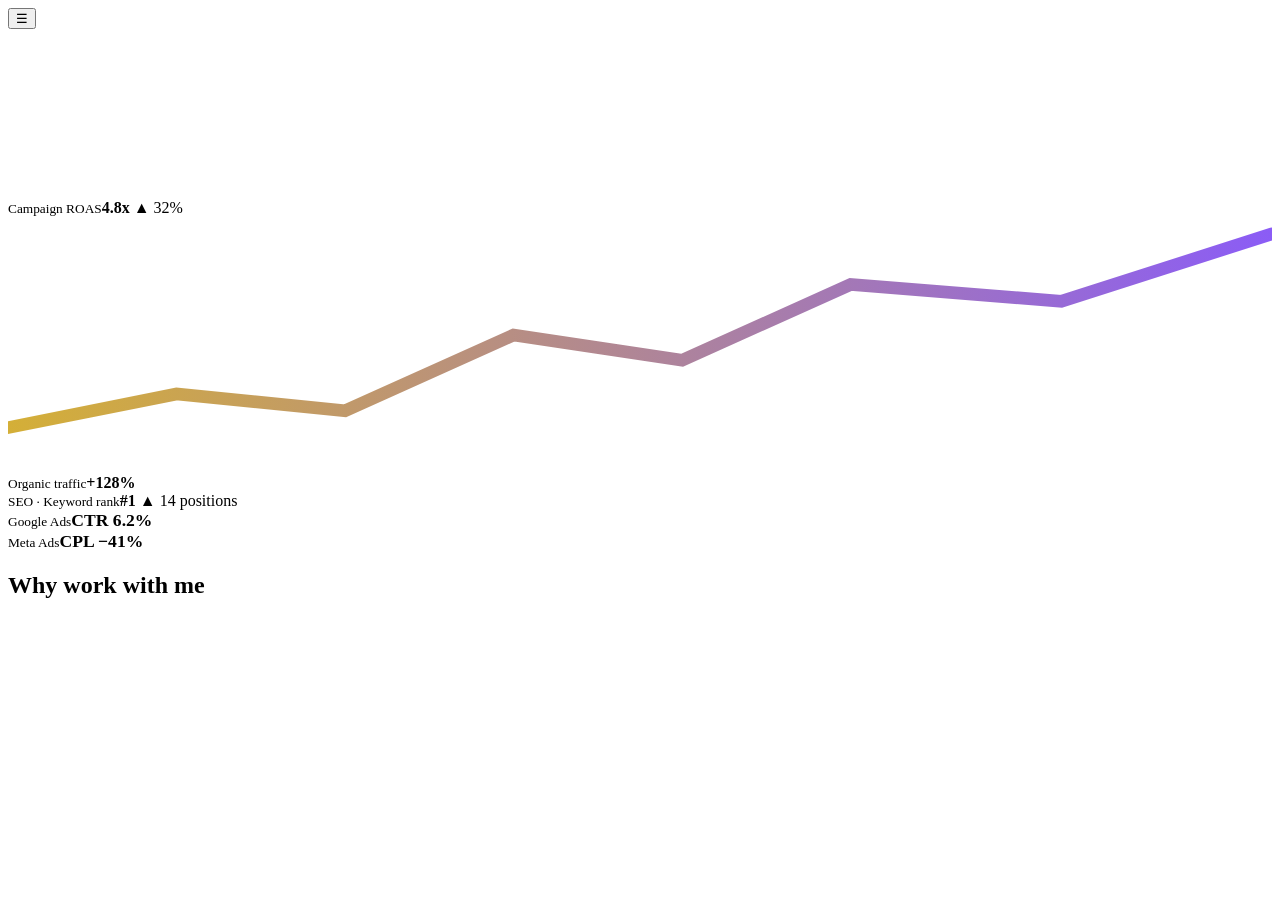
==== index.html @ d4adea1a "Add files via upload" ====
<!DOCTYPE html>
<html lang="en">
<head>
<meta charset="utf-8">
<meta name="viewport" content="width=device-width, initial-scale=1, viewport-fit=cover">
<title>Priyadharshini — Digital Marketer</title>
<meta name="description" content="Priyadharshini, a results-driven Digital Marketer specializing in Google Ads, Meta Ads, SEO and data-driven strategy.">
<link rel="preconnect" href="https://fonts.googleapis.com">
<link href="https://fonts.googleapis.com/css2?family=Bricolage+Grotesque:wght@500;700;800&family=Inter:wght@400;500;600&display=swap" rel="stylesheet">
<link rel="stylesheet" href="style.css">
</head>
<body>
<header id="hd"><div class="wrap"><nav aria-label="Main">
<a href="index.html" class="logo" id="logo"></a>
<button class="burger" id="bg" aria-label="Open menu" aria-expanded="false">☰</button>
<ul class="links" id="nv"></ul>
</nav></div></header>
<main>
<section id="home"><canvas id="fx" aria-hidden="true"></canvas><div class="glow g1"></div><div class="glow g2"></div>
<div class="wrap hero">
 <div class="load" id="heroTxt"></div>
 <div class="viz" aria-hidden="true">
  <div class="fc c1"><small>Campaign ROAS</small><b>4.8x</b> <span class="up">▲ 32%</span>
   <svg viewBox="0 0 300 60" preserveAspectRatio="none"><defs><linearGradient id="lg" x1="0" x2="1"><stop offset="0" stop-color="#d4af37"/><stop offset="1" stop-color="#8b5cf6"/></linearGradient></defs><polyline class="pl" fill="none" stroke="url(#lg)" stroke-width="3" stroke-linecap="round" points="0,50 40,42 80,46 120,28 160,34 200,16 250,20 300,4"/></svg></div>
  <div class="fc c2"><small>Organic traffic</small><b>+128%</b><div class="bars"><span style="height:30%"></span><span style="height:45%;animation-delay:.1s"></span><span style="height:40%;animation-delay:.2s"></span><span style="height:65%;animation-delay:.3s"></span><span style="height:80%;animation-delay:.4s"></span><span style="height:100%;animation-delay:.5s"></span></div></div>
  <div class="fc c3"><small>SEO · Keyword rank</small><b>#1</b> <span class="up">▲ 14 positions</span></div>
  <div class="fc c4"><small>Google Ads</small><b style="font-size:1.1rem">CTR 6.2%</b></div>
  <div class="fc c5"><small>Meta Ads</small><b style="font-size:1.1rem">CPL −41%</b></div>
 </div>
</div></section>
<section id="why"><div class="wrap"><div class="sh rv"><h2>Why work with me</h2></div><div class="grid4" id="wy"></div></div></section>
</main>
<footer><div class="wrap ft"><a href="index.html" class="logo" id="fLogo"></a><ul id="fn"></ul><div class="so" id="so"></div><p class="cp" id="cp"></p></div></footer>
<script src="site.js"></script>
</body>
</html>
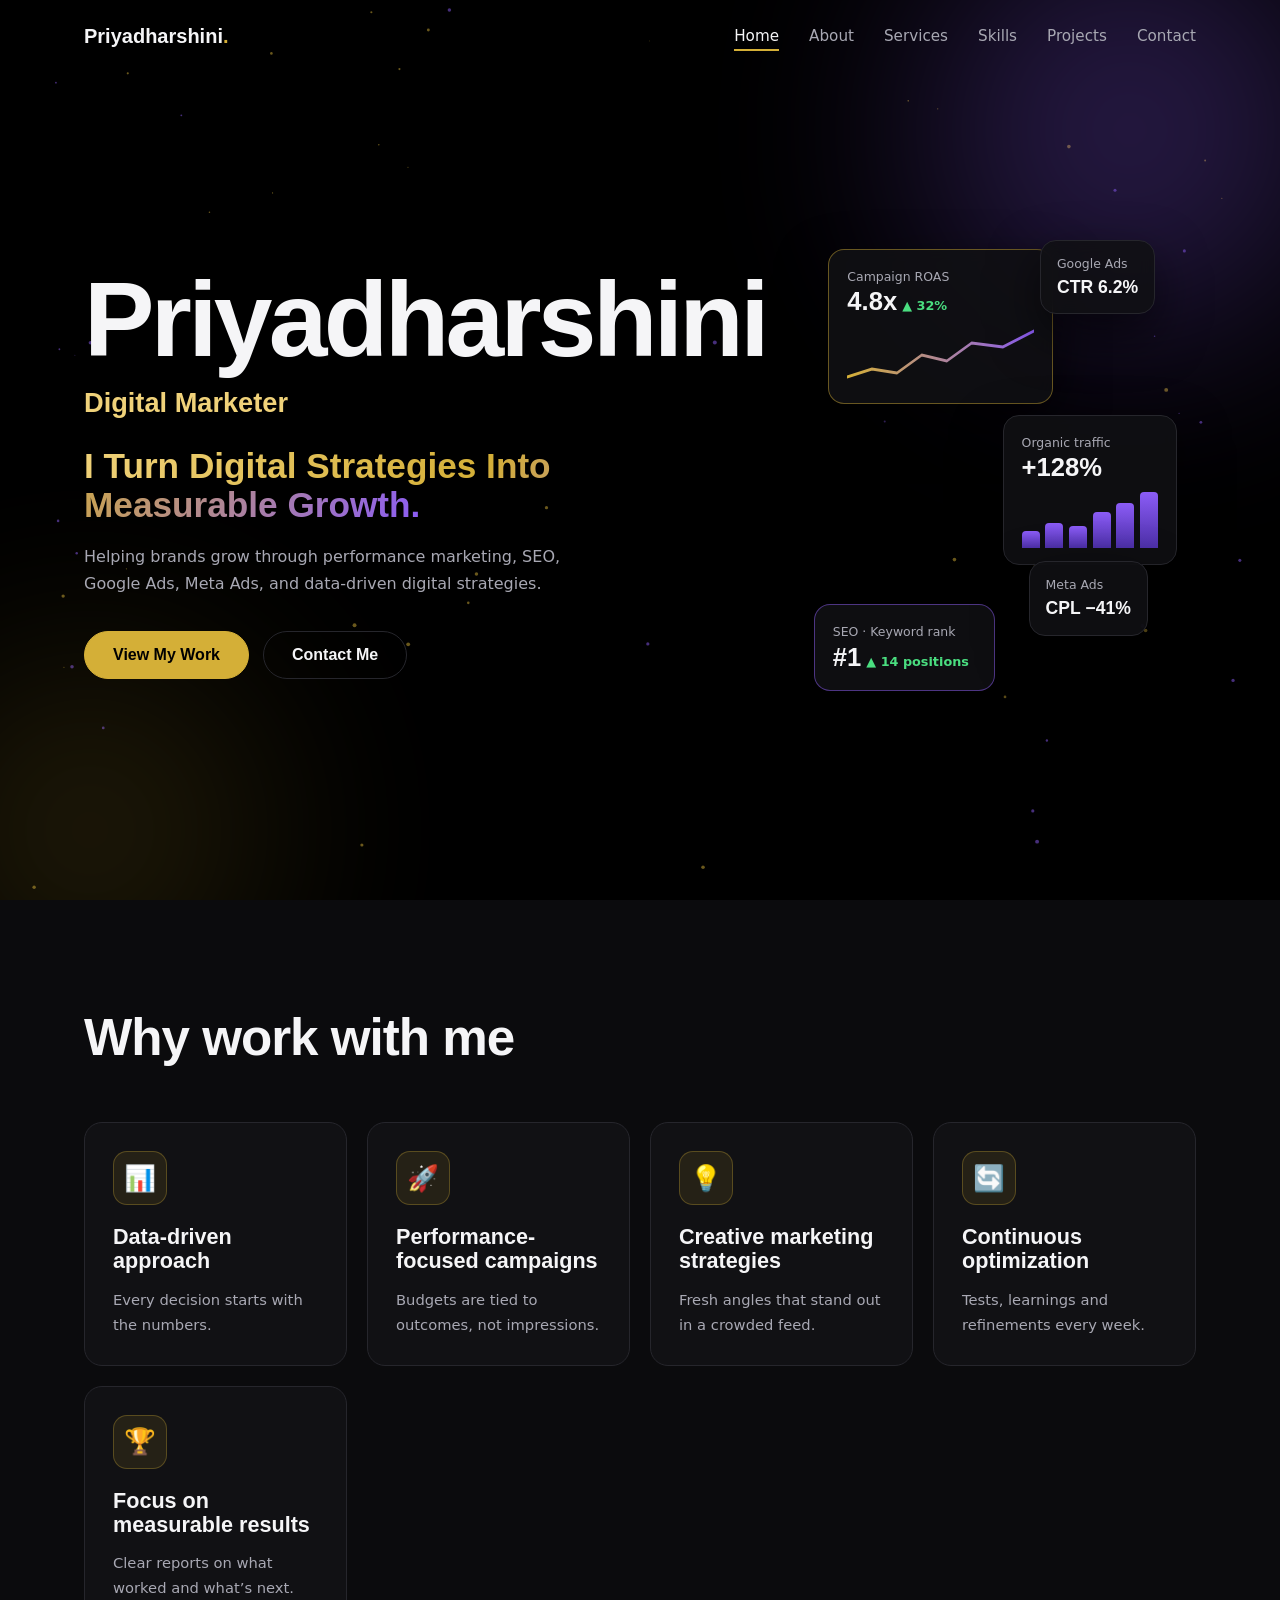
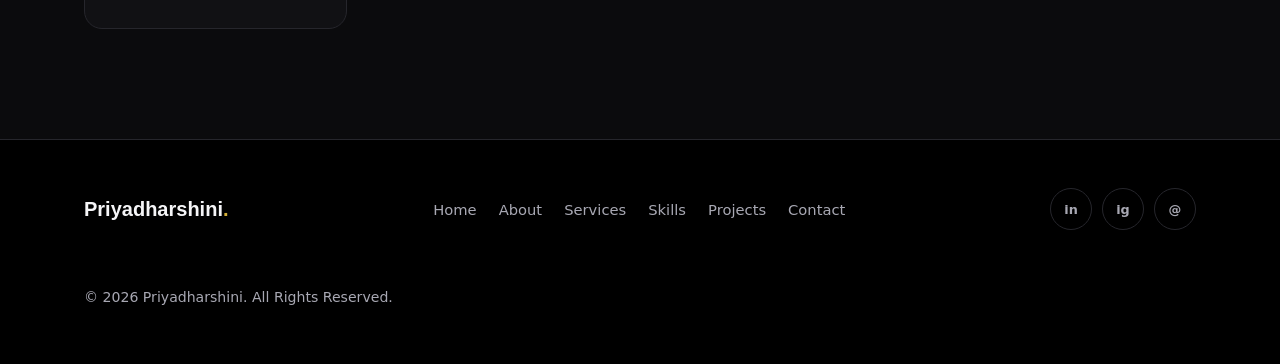
==== commit a1f363bf: "Update index.html" ====
--- a/index.html
+++ b/index.html
@@ -7,7 +7,138 @@
 <meta name="description" content="Priyadharshini, a results-driven Digital Marketer specializing in Google Ads, Meta Ads, SEO and data-driven strategy.">
 <link rel="preconnect" href="https://fonts.googleapis.com">
 <link href="https://fonts.googleapis.com/css2?family=Bricolage+Grotesque:wght@500;700;800&family=Inter:wght@400;500;600&display=swap" rel="stylesheet">
-<link rel="stylesheet" href="style.css">
+<style>
+
+:root{--bg:#000;--bg2:#0b0b0d;--card:#111114;--line:#26262c;--tx:#f5f5f7;--mu:#a8a8b3;--gold:#d4af37;--gold2:#f0d27a;--pu:#8b5cf6;--r:18px;
+box-sizing:border-box;padding-top:env(safe-area-inset-top,0px);padding-bottom:env(safe-area-inset-bottom,0px)}
+@media (prefers-color-scheme:light){:root:not([data-theme="dark"]){--bg:#000}}
+*,*::before,*::after{box-sizing:inherit}
+html{scroll-behavior:smooth;scroll-padding-top:calc(76px + env(safe-area-inset-top,0px))}
+body{margin:0;background:var(--bg);color:var(--tx);font:400 1rem/1.7 Inter,system-ui,sans-serif;overflow-x:hidden}
+h1,h2,h3{font-family:'Bricolage Grotesque',Inter,sans-serif;line-height:1.1;margin:0}
+a{color:inherit;text-decoration:none}
+:focus-visible{outline:2px solid var(--gold);outline-offset:3px}
+.wrap{max-width:1160px;margin:0 auto;padding:0 24px}
+section{padding:110px 0;position:relative}
+.sh{margin-bottom:56px;max-width:640px}
+.sh h2{font-size:clamp(2rem,4.5vw,3.2rem);font-weight:800;letter-spacing:-.02em}
+.sh p{color:var(--mu);margin:14px 0 0}
+.gold{background:linear-gradient(120deg,var(--gold2),var(--gold) 50%,var(--pu));-webkit-background-clip:text;background-clip:text;color:transparent}
+/* nav */
+header{position:fixed;top:0;left:0;right:0;z-index:50;padding-top:env(safe-area-inset-top,0px);transition:.3s}
+header.s{background:rgba(0,0,0,.82);backdrop-filter:blur(14px);border-bottom:1px solid var(--line)}
+nav{display:flex;align-items:center;justify-content:space-between;height:72px}
+.logo{font:800 1.25rem 'Bricolage Grotesque',sans-serif}.logo i{color:var(--gold);font-style:normal}
+.links{display:flex;gap:30px;list-style:none;margin:0;padding:0}
+.links a{color:var(--mu);font-size:.95rem;font-weight:500;padding:6px 0;position:relative;transition:color .2s}
+.links a:hover,.links a.on{color:var(--tx)}
+.links a::after{content:"";position:absolute;left:0;bottom:0;height:2px;width:0;background:var(--gold);transition:width .25s}
+.links a:hover::after,.links a.on::after{width:100%}
+.burger{display:none;background:none;border:1px solid var(--line);color:var(--tx);width:44px;height:44px;border-radius:12px;font-size:1.3rem;cursor:pointer}
+@media(max-width:820px){.burger{display:block}
+.links{position:fixed;top:calc(72px + env(safe-area-inset-top,0px));left:0;right:0;background:#000;flex-direction:column;gap:0;padding:8px 24px 20px;border-bottom:1px solid var(--line);transform:translateY(-130%);transition:transform .35s}
+.links.o{transform:none}.links a{display:block;padding:14px 0;font-size:1.1rem}}
+/* buttons */
+.btn{display:inline-flex;align-items:center;gap:8px;padding:14px 28px;border-radius:999px;font-weight:600;border:1px solid var(--gold);cursor:pointer;font:600 1rem Inter,sans-serif;transition:transform .2s,box-shadow .2s,background .2s,color .2s}
+.btn.p{background:var(--gold);color:#000}.btn.p:hover{box-shadow:0 8px 30px rgba(212,175,55,.35)}
+.btn.g{background:transparent;color:var(--tx);border-color:var(--line)}.btn.g:hover{border-color:var(--gold);color:var(--gold2)}
+.btn:hover{transform:translateY(-2px)}.btn:active{transform:scale(.97)}
+/* hero */
+#home{min-height:100vh;display:flex;align-items:center;padding:120px 0 80px;overflow:hidden}
+#fx{position:absolute;inset:0;width:100%;height:100%;z-index:0}
+.glow{position:absolute;border-radius:50%;filter:blur(110px);opacity:.28;z-index:0;animation:dr 14s ease-in-out infinite alternate}
+.g1{width:420px;height:420px;background:var(--pu);top:-80px;right:-60px}.g2{width:340px;height:340px;background:var(--gold);bottom:-100px;left:-80px;opacity:.16;animation-delay:-6s}
+@keyframes dr{to{transform:translate(40px,30px) scale(1.15)}}
+.hero{position:relative;z-index:1;display:grid;grid-template-columns:1.05fr .95fr;gap:48px;align-items:center}
+.hero h1{font-size:clamp(3.2rem,9vw,6.6rem);font-weight:800;letter-spacing:-.035em}
+.role{font:600 clamp(1.2rem,2.6vw,1.7rem) 'Bricolage Grotesque',sans-serif;color:var(--gold2);margin:10px 0 28px}
+.hero h2{font-size:clamp(1.5rem,3vw,2.2rem);font-weight:700;max-width:520px;margin-bottom:18px}
+.hero p{color:var(--mu);max-width:480px;margin:0 0 34px}
+.cta{display:flex;flex-wrap:wrap;gap:14px}
+.load>*{animation:up .8s cubic-bezier(.2,.7,.2,1) both}.load>*:nth-child(2){animation-delay:.1s}.load>*:nth-child(3){animation-delay:.2s}.load>*:nth-child(4){animation-delay:.3s}.load>*:nth-child(5){animation-delay:.4s}
+@keyframes up{from{opacity:0;transform:translateY(28px)}}
+.viz{position:relative;height:460px}
+.fc{position:absolute;background:rgba(17,17,20,.88);border:1px solid var(--line);border-radius:16px;padding:16px 18px;backdrop-filter:blur(8px);box-shadow:0 20px 50px rgba(0,0,0,.6);animation:fl 6s ease-in-out infinite}
+.fc small{color:var(--mu);font-size:.78rem;display:block}.fc b{font:800 1.6rem 'Bricolage Grotesque',sans-serif}
+.fc .up{color:#4ade80;font-size:.8rem;font-weight:600}
+.c1{top:2%;left:4%;width:62%;animation-delay:0s;border-color:rgba(212,175,55,.45)}
+.c2{top:38%;right:0;width:48%;animation-delay:-2s}
+.c3{bottom:2%;left:0;width:50%;animation-delay:-4s;border-color:rgba(139,92,246,.5)}
+.c4{top:0;right:6%;padding:12px 16px;animation-delay:-1s}.c5{bottom:14%;right:8%;padding:12px 16px;animation-delay:-3s}
+@keyframes fl{50%{transform:translateY(-14px)}}
+.viz svg{width:100%;height:60px;display:block;margin-top:8px}
+.pl{stroke-dasharray:400;stroke-dashoffset:400;animation:dw 2.4s .6s forwards}@keyframes dw{to{stroke-dashoffset:0}}
+.bars{display:flex;align-items:flex-end;gap:6px;height:56px;margin-top:8px}
+.bars span{flex:1;background:linear-gradient(var(--pu),#4c2fa8);border-radius:4px 4px 0 0;transform-origin:bottom;animation:gr 1.2s cubic-bezier(.2,.7,.2,1) both}
+@keyframes gr{from{transform:scaleY(0)}}
+@media(max-width:900px){.hero{grid-template-columns:1fr}.viz{height:380px}}
+/* reveal */
+.rv{opacity:0;transform:translateY(32px);transition:opacity .7s,transform .7s cubic-bezier(.2,.7,.2,1);transition-delay:var(--d,0s)}
+.rv.in{opacity:1;transform:none}
+/* about */
+.about{display:grid;grid-template-columns:1fr 1fr;gap:56px;align-items:center}
+.about p{color:var(--mu);font-size:1.1rem}
+.stats{display:grid;grid-template-columns:1fr 1fr;gap:16px}
+.card{background:var(--card);border:1px solid var(--line);border-radius:var(--r);padding:28px;position:relative;transition:transform .3s,border-color .3s,box-shadow .3s}
+.card:hover{transform:translateY(-6px);border-color:var(--gold);box-shadow:0 0 0 1px rgba(212,175,55,.3),0 18px 50px rgba(212,175,55,.1)}
+.num{font:800 2.6rem 'Bricolage Grotesque',sans-serif;color:var(--gold2)}
+.card .lb{color:var(--mu);font-size:.92rem}
+@media(max-width:820px){.about{grid-template-columns:1fr}}
+/* services */
+.grid4{display:grid;grid-template-columns:repeat(auto-fit,minmax(250px,1fr));gap:20px}
+.ic{width:54px;height:54px;border-radius:14px;display:grid;place-items:center;font-size:1.6rem;background:rgba(212,175,55,.1);border:1px solid rgba(212,175,55,.3);margin-bottom:20px;transition:transform .4s}
+.card:hover .ic{transform:rotate(-8deg) scale(1.12)}
+.card h3{font-size:1.35rem;margin-bottom:14px}
+.card ul{list-style:none;margin:0;padding:0;color:var(--mu);font-size:.95rem}
+.card li{padding:5px 0 5px 20px;position:relative}.card li::before{content:"";position:absolute;left:0;top:14px;width:8px;height:2px;background:var(--gold)}
+/* skills */
+#skills,#why{background:var(--bg2)}
+.sk{display:grid;grid-template-columns:repeat(auto-fit,minmax(300px,1fr));gap:30px 56px}
+.sk .t{display:flex;justify-content:space-between;font-weight:500;margin-bottom:10px}.sk .t span:last-child{color:var(--gold2)}
+.tr{height:8px;background:#1b1b20;border-radius:99px;overflow:hidden}
+.tr i{display:block;height:100%;width:0;border-radius:99px;background:linear-gradient(90deg,var(--gold),var(--pu));transition:width 1.4s cubic-bezier(.2,.7,.2,1)}
+/* projects */
+.fl{display:flex;flex-wrap:wrap;gap:10px;margin-bottom:36px}
+.fl button{background:none;border:1px solid var(--line);color:var(--mu);padding:10px 22px;border-radius:99px;cursor:pointer;font:500 .95rem Inter,sans-serif;transition:.2s}
+.fl button:hover{color:var(--tx);border-color:var(--gold)}.fl button[aria-pressed=true]{background:var(--gold);color:#000;border-color:var(--gold)}
+.pg{display:grid;grid-template-columns:repeat(auto-fill,minmax(300px,1fr));gap:24px}
+.pj{padding:0;overflow:hidden;display:flex;flex-direction:column;transition:transform .3s,border-color .3s,box-shadow .3s,opacity .35s}
+.pj.hide{display:none}.pj.fade{opacity:0;transform:scale(.94)}
+.im{height:180px;display:grid;place-items:center;font:700 .85rem Inter;color:rgba(255,255,255,.5);background:linear-gradient(135deg,#1a1530,#2a2210);position:relative;overflow:hidden}
+.im::after{content:"";position:absolute;inset:0;background:radial-gradient(circle at 70% 20%,rgba(139,92,246,.4),transparent 55%);transition:transform .6s}
+.pj:hover .im::after{transform:scale(1.3)}
+.pb{padding:24px;display:flex;flex-direction:column;gap:12px;flex:1}
+.pb h3{font-size:1.25rem}.pb p{color:var(--mu);font-size:.95rem;margin:0}
+.tg{display:flex;flex-wrap:wrap;gap:8px}.tg span{font-size:.78rem;border:1px solid var(--line);padding:3px 12px;border-radius:99px;color:var(--mu)}
+.mt{display:flex;gap:22px;padding:12px 0;border-top:1px solid var(--line);border-bottom:1px solid var(--line)}
+.mt b{display:block;font:800 1.3rem 'Bricolage Grotesque';color:var(--gold2)}.mt small{color:var(--mu);font-size:.78rem}
+.pb a{margin-top:auto;color:var(--gold2);font-weight:600}.pb a:hover{text-decoration:underline}
+/* contact */
+#contact{overflow:hidden}
+.ct{display:grid;grid-template-columns:.9fr 1.1fr;gap:56px;position:relative;z-index:1}
+.ci{display:grid;gap:16px;margin-top:32px}
+.ci a{display:flex;gap:16px;align-items:center;padding:16px 20px;border:1px solid var(--line);border-radius:14px;background:var(--card);transition:.25s}
+.ci a:hover{border-color:var(--gold);box-shadow:0 0 28px rgba(212,175,55,.15);transform:translateX(6px)}
+.ci small{display:block;color:var(--mu);font-size:.8rem}
+form{background:var(--card);border:1px solid var(--line);border-radius:var(--r);padding:32px;display:grid;gap:18px}
+label{font-size:.9rem;font-weight:500;display:grid;gap:8px}
+input,textarea{background:#000;border:1px solid var(--line);color:var(--tx);border-radius:12px;padding:14px 16px;font:inherit;transition:border-color .2s,box-shadow .2s;width:100%}
+input:focus,textarea:focus{outline:none;border-color:var(--gold);box-shadow:0 0 0 3px rgba(212,175,55,.2)}
+.er{color:#f87171;font-size:.82rem;min-height:1em;font-weight:400}
+input[aria-invalid=true],textarea[aria-invalid=true]{border-color:#f87171}
+.ok{color:#4ade80;font-weight:500;min-height:1.4em}
+@media(max-width:820px){.ct{grid-template-columns:1fr}form{padding:22px}}
+/* footer */
+footer{border-top:1px solid var(--line);padding:48px 0 40px}
+.ft{display:flex;flex-wrap:wrap;gap:28px;justify-content:space-between;align-items:center}
+.ft ul{display:flex;flex-wrap:wrap;gap:22px;list-style:none;margin:0;padding:0;color:var(--mu);font-size:.92rem}.ft ul a:hover{color:var(--gold2)}
+.so{display:flex;gap:10px}.so a{width:42px;height:42px;border:1px solid var(--line);border-radius:50%;display:grid;place-items:center;font-size:.8rem;font-weight:700;color:var(--mu);transition:.2s}.so a:hover{border-color:var(--gold);color:var(--gold2);transform:translateY(-3px)}
+.cp{color:var(--mu);font-size:.88rem;margin-top:28px;width:100%}
+@media(prefers-reduced-motion:reduce){*,*::before,*::after{animation:none!important;transition:none!important;scroll-behavior:auto!important}.rv{opacity:1;transform:none}.pl{stroke-dashoffset:0}}
+
+.top{padding-top:150px}
+
+</style>
 </head>
 <body>
 <header id="hd"><div class="wrap"><nav aria-label="Main">
@@ -31,6 +162,82 @@
 <section id="why"><div class="wrap"><div class="sh rv"><h2>Why work with me</h2></div><div class="grid4" id="wy"></div></div></section>
 </main>
 <footer><div class="wrap ft"><a href="index.html" class="logo" id="fLogo"></a><ul id="fn"></ul><div class="so" id="so"></div><p class="cp" id="cp"></p></div></footer>
-<script src="site.js"></script>
+<script>
+
+/* ===== EDIT YOUR CONTENT HERE ===== */
+const SITE={
+ name:"Priyadharshini", title:"Digital Marketer",
+ headline:"I Turn Digital Strategies Into Measurable Growth.",
+ sub:"Helping brands grow through performance marketing, SEO, Google Ads, Meta Ads, and data-driven digital strategies.",
+ aboutTitle:"A marketer who answers to the numbers",
+ about:"I’m Priyadharshini, a results-driven Digital Marketer passionate about helping businesses build their online presence and achieve measurable growth. I specialize in paid advertising, search engine optimization, audience targeting, campaign optimization, and digital strategy.",
+ stats:[{n:90,s:"%",l:"Google Ads"},{n:90,s:"%",l:"Meta Ads"},{n:85,s:"%",l:"SEO"},{n:90,s:"%",l:"Digital Strategy"}],
+ services:[
+  {i:"🎯",t:"Google Ads",l:["Search campaigns","Display campaigns","Campaign optimization","Conversion-focused advertising"]},
+  {i:"📣",t:"Meta Ads",l:["Facebook & Instagram advertising","Audience targeting","Lead generation","Campaign optimization"]},
+  {i:"🔍",t:"SEO",l:["Keyword research","On-page SEO","Technical SEO","Organic growth strategies"]},
+  {i:"🧭",t:"Digital Marketing Strategy",l:["Marketing strategy","Audience research","Performance tracking","Data-driven optimization"]}],
+ skills:[["Google Ads",90],["Meta Ads",90],["SEO",85],["Keyword Research",85],["Digital Marketing Strategy",90],["Analytics & Reporting",80]],
+ /* PLACEHOLDER projects: replace titles, text, metrics and links */
+ projects:[
+  {t:"Placeholder: Local Retail Search Campaign",c:"Google Ads",d:"Replace with a short description of the campaign goal and approach.",tags:["Google Ads","Search"],m:[["+00%","Conversions"],["0.0x","ROAS"]],url:"contact.html"},
+  {t:"Placeholder: Lead Generation Funnel",c:"Meta Ads",d:"Replace with a short description of the audience and creative strategy.",tags:["Meta Ads","Lead Gen"],m:[["−00%","Cost per lead"],["000","Leads"]],url:"contact.html"},
+  {t:"Placeholder: Website Organic Growth",c:"SEO",d:"Replace with a short description of the keyword and content plan.",tags:["SEO","Keyword Research"],m:[["+000%","Organic traffic"],["#0","Top ranking"]],url:"contact.html"},
+  {t:"Placeholder: Product Launch Campaign",c:"Google Ads",d:"Replace with a short description of the launch plan.",tags:["Google Ads","Display"],m:[["0.0%","CTR"],["+00%","Sales"]],url:"contact.html"},
+  {t:"Placeholder: Brand Awareness on Instagram",c:"Meta Ads",d:"Replace with a short description of the reach strategy.",tags:["Meta Ads","Instagram"],m:[["0.0M","Reach"],["−00%","CPM"]],url:"contact.html"},
+  {t:"Placeholder: Technical SEO Audit",c:"SEO",d:"Replace with a short description of the audit findings and fixes.",tags:["SEO","Technical SEO"],m:[["+00","Pages indexed"],["−0s","Load time"]],url:"contact.html"}],
+ why:[{i:"📊",t:"Data-driven approach",d:"Every decision starts with the numbers."},{i:"🚀",t:"Performance-focused campaigns",d:"Budgets are tied to outcomes, not impressions."},{i:"💡",t:"Creative marketing strategies",d:"Fresh angles that stand out in a crowded feed."},{i:"🔄",t:"Continuous optimization",d:"Tests, learnings and refinements every week."},{i:"🏆",t:"Focus on measurable results",d:"Clear reports on what worked and what’s next."}],
+ contact:[{i:"✉️",l:"Email",v:"hello@example.com",h:"mailto:hello@example.com"},{i:"💼",l:"LinkedIn",v:"linkedin.com/in/your-profile",h:"https://linkedin.com/"},{i:"📸",l:"Instagram",v:"@your.handle",h:"https://instagram.com/"},{i:"📞",l:"Phone",v:"+91 00000 00000",h:"tel:+910000000000"}],
+ social:[["in","https://linkedin.com/","LinkedIn"],["ig","https://instagram.com/","Instagram"],["@","mailto:hello@example.com","Email"]],
+ nav:[["Home","index.html"],["About","about.html"],["Services","services.html"],["Skills","skills.html"],["Projects","projects.html"],["Contact","contact.html"]]
+};
+/* ===== RENDER ===== */
+const D=document.createElement("div"),$=s=>document.querySelector(s)||D,E=t=>t.replace(/[&<>"]/g,c=>({"&":"&amp;","<":"&lt;",">":"&gt;",'"':"&quot;"}[c]));
+const logo=`${SITE.name}<i>.</i>`;$("#logo").innerHTML=$("#fLogo").innerHTML=logo;
+$("#nv").innerHTML=SITE.nav.map(([a,b])=>`<li><a href="${b}">${a}</a></li>`).join("");
+$("#heroTxt").innerHTML=`<h1>${E(SITE.name)}</h1><div class="role">${E(SITE.title)}</div><h2><span class="gold">${E(SITE.headline)}</span></h2><p>${E(SITE.sub)}</p><div class="cta"><a class="btn p" href="projects.html">View My Work</a><a class="btn g" href="contact.html">Contact Me</a></div>`;
+$("#abT").textContent=SITE.aboutTitle;$("#abP").textContent=SITE.about;
+$("#stats").innerHTML=SITE.stats.map((s,i)=>`<div class="card rv" style="--d:${i*.1}s"><div class="num"><span data-n="${s.n}">0</span>${s.s}</div><div class="lb">${E(s.l)}</div></div>`).join("");
+$("#svc").innerHTML=SITE.services.map((s,i)=>`<article class="card rv" style="--d:${i*.1}s"><div class="ic">${s.i}</div><h3>${E(s.t)}</h3><ul>${s.l.map(x=>`<li>${E(x)}</li>`).join("")}</ul></article>`).join("");
+$("#sk").innerHTML=SITE.skills.map(([n,v],i)=>`<div class="rv" style="--d:${i*.08}s"><div class="t"><span>${E(n)}</span><span>${v}%</span></div><div class="tr" role="progressbar" aria-label="${E(n)}" aria-valuenow="${v}" aria-valuemin="0" aria-valuemax="100"><i data-w="${v}"></i></div></div>`).join("");
+const cats=["All",...new Set(SITE.projects.map(p=>p.c))];
+$("#fl").innerHTML=cats.map((c,i)=>`<button aria-pressed="${i==0}" data-c="${c}">${c}</button>`).join("");
+$("#pg").innerHTML=SITE.projects.map(p=>`<article class="card pj" data-c="${p.c}"><div class="im">Project image placeholder</div><div class="pb"><h3>${E(p.t)}</h3><p>${E(p.d)}</p><div class="tg">${p.tags.map(t=>`<span>${E(t)}</span>`).join("")}</div><div class="mt">${p.m.map(m=>`<div><b>${E(m[0])}</b><small>${E(m[1])}</small></div>`).join("")}</div><a href="${p.url}">View Project</a></div></article>`).join("");
+$("#wy").innerHTML=SITE.why.map((w,i)=>`<article class="card rv" style="--d:${i*.08}s"><div class="ic">${w.i}</div><h3>${E(w.t)}</h3><p class="lb" style="margin:0">${E(w.d)}</p></article>`).join("");
+$("#ci").innerHTML=SITE.contact.map(c=>`<a href="${c.h}"><span class="ic" style="margin:0;width:46px;height:46px">${c.i}</span><span><small>${c.l}</small>${E(c.v)}</span></a>`).join("");
+$("#fn").innerHTML=SITE.nav.map(([a,b])=>`<li><a href="${b}">${a}</a></li>`).join("");
+$("#so").innerHTML=SITE.social.map(s=>`<a href="${s[1]}" aria-label="${s[2]}" rel="noopener">${s[0]}</a>`).join("");
+$("#cp").textContent=`© 2026 ${SITE.name}. All Rights Reserved.`;
+/* ===== BEHAVIOR ===== */
+const cur=location.pathname.split("/").pop()||"index.html";document.querySelectorAll(".links a").forEach(a=>{if(a.getAttribute("href")==cur){a.classList.add("on");a.setAttribute("aria-current","page")}});
+const hd=$("#hd"),nv=$("#nv"),bg=$("#bg");
+addEventListener("scroll",()=>hd.classList.toggle("s",scrollY>20),{passive:true});
+bg.onclick=()=>{const o=nv.classList.toggle("o");bg.setAttribute("aria-expanded",o);bg.textContent=o?"✕":"☰"};
+nv.onclick=e=>{if(e.target.tagName=="A"){nv.classList.remove("o");bg.textContent="☰";bg.setAttribute("aria-expanded",false)}};
+const io=new IntersectionObserver(es=>es.forEach(e=>{if(!e.isIntersecting)return;const t=e.target;t.classList.add("in");
+ t.querySelectorAll("[data-w]").forEach(b=>b.style.width=b.dataset.w+"%");
+ t.querySelectorAll("[data-n]").forEach(c=>{const n=+c.dataset.n,s=performance.now();(function f(x){const p=Math.min((x-s)/1400,1);c.textContent=Math.round(n*(1-Math.pow(1-p,3)));if(p<1)requestAnimationFrame(f)})(s)});
+ io.unobserve(t)}),{threshold:.2});
+document.querySelectorAll(".rv").forEach(r=>io.observe(r));
+$("#fl").onclick=e=>{const b=e.target.closest("button");if(!b)return;
+ document.querySelectorAll("#fl button").forEach(x=>x.setAttribute("aria-pressed",x==b));
+ document.querySelectorAll(".pj").forEach(p=>{const show=b.dataset.c=="All"||p.dataset.c==b.dataset.c;
+  if(show){p.classList.remove("hide");requestAnimationFrame(()=>p.classList.remove("fade"))}
+  else{p.classList.add("fade");setTimeout(()=>p.classList.contains("fade")&&p.classList.add("hide"),300)}})};
+/* form validation */
+const fm=$("#fm"),rules={name:v=>v.trim().length>1||"Enter your name.",email:v=>/^[^@\s]+@[^@\s]+\.[^@\s]+$/.test(v)||"Enter a valid email address, like name@example.com.",phone:v=>!v||/^[+\d][\d\s()-]{6,}$/.test(v)||"Use digits only, for example +91 98765 43210.",message:v=>v.trim().length>=10||"Write at least 10 characters."};
+const chk=f=>{const r=rules[f.name](f.value),ok=r===true;f.setAttribute("aria-invalid",!ok);f.nextElementSibling.textContent=ok?"":r;return ok};
+fm.querySelectorAll("input,textarea").forEach(f=>f.addEventListener("blur",()=>chk(f)));
+fm.onsubmit=e=>{e.preventDefault();const ok=[...fm.querySelectorAll("input,textarea")].map(chk).every(Boolean),o=$("#ok");
+ if(!ok){fm.querySelector("[aria-invalid=true]").focus();o.textContent="";return}
+ /* Connect to your form service here (e.g. Formspree) */
+ o.textContent="Message ready. Connect a form service to deliver it.";fm.reset()};
+/* particles */
+(()=>{if(!document.querySelector("#fx")||matchMedia("(prefers-reduced-motion:reduce)").matches)return;const c=$("#fx"),x=c.getContext("2d");let w,h,p=[];
+ const rs=()=>{w=c.width=c.offsetWidth;h=c.height=c.offsetHeight;p=Array.from({length:Math.min(60,w/18|0)},()=>({x:Math.random()*w,y:Math.random()*h,r:Math.random()*1.6+.4,v:Math.random()*.25+.05,g:Math.random()>.5}))};
+ rs();addEventListener("resize",rs);
+ (function d(){x.clearRect(0,0,w,h);p.forEach(q=>{q.y-=q.v;if(q.y<0){q.y=h;q.x=Math.random()*w}x.fillStyle=q.g?"rgba(212,175,55,.5)":"rgba(139,92,246,.5)";x.beginPath();x.arc(q.x,q.y,q.r,0,7);x.fill()});requestAnimationFrame(d)})()})();
+
+</script>
 </body>
-</html>+</html>
